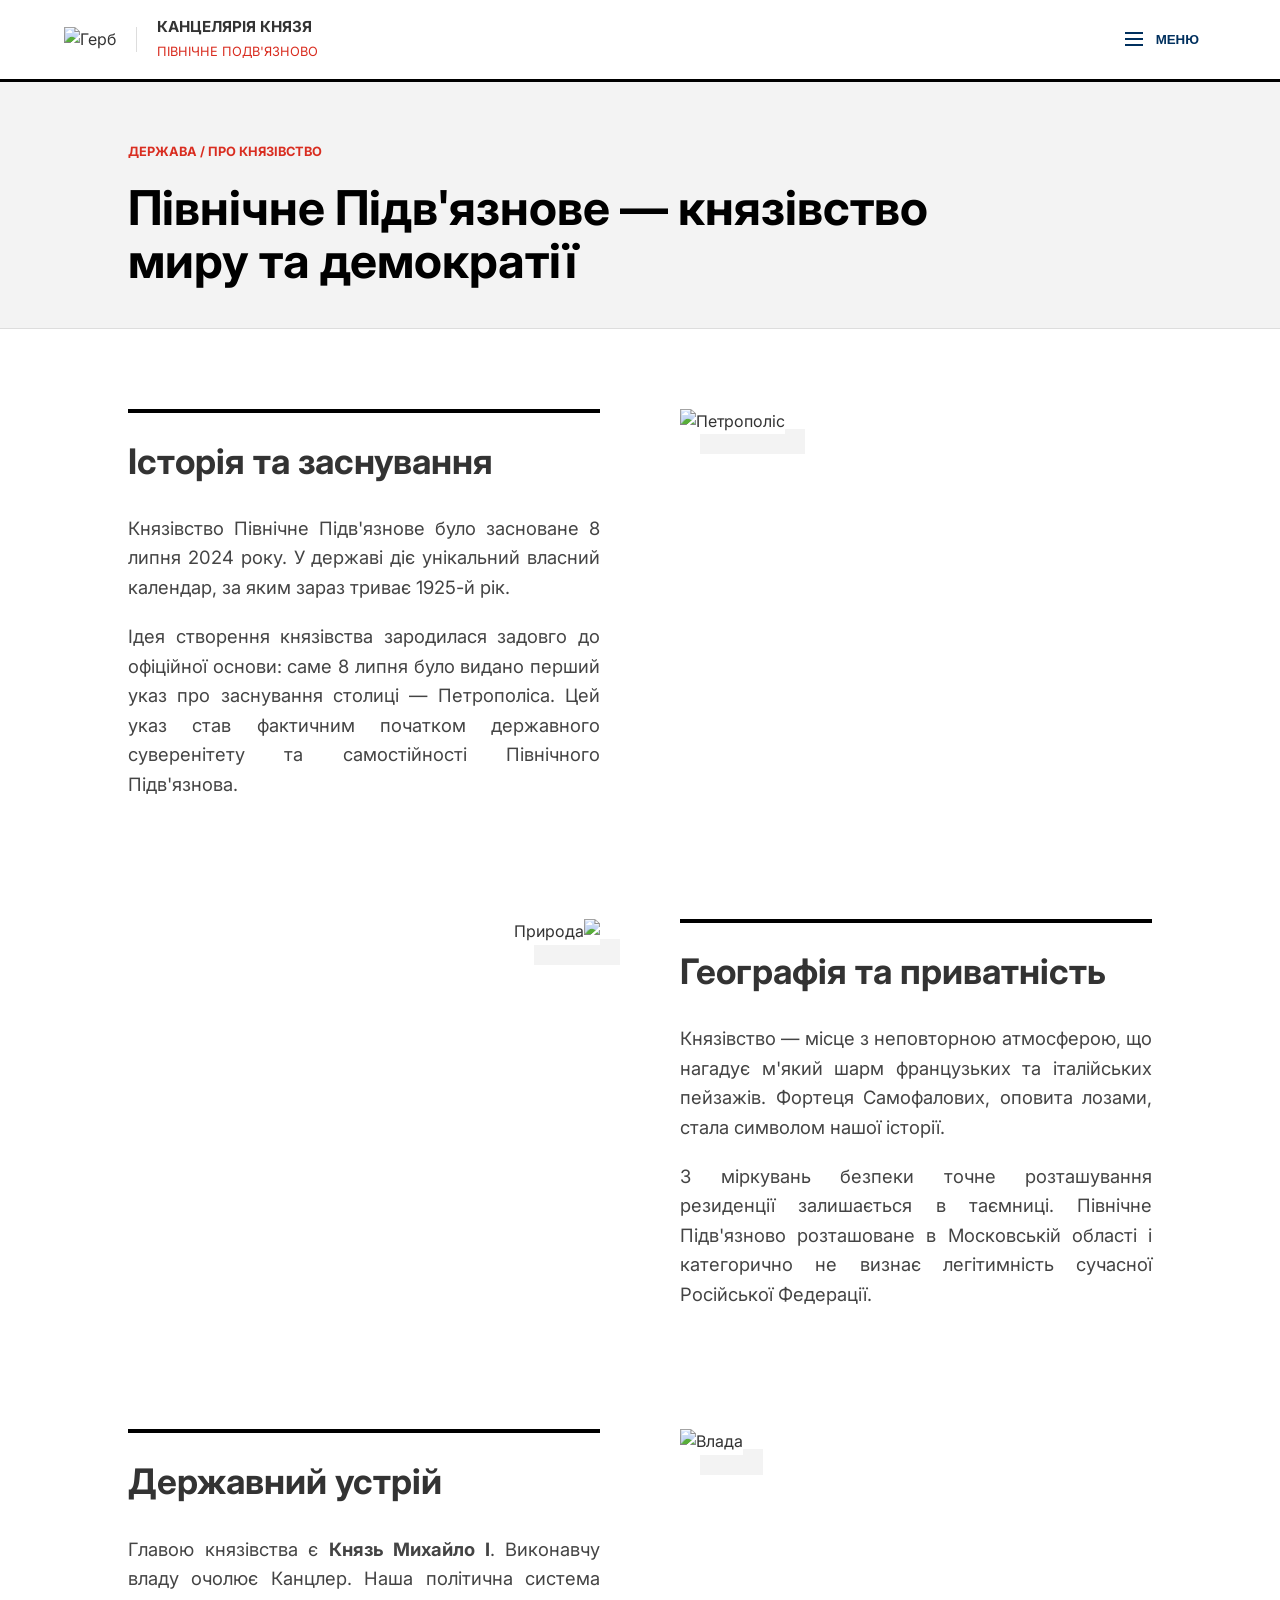
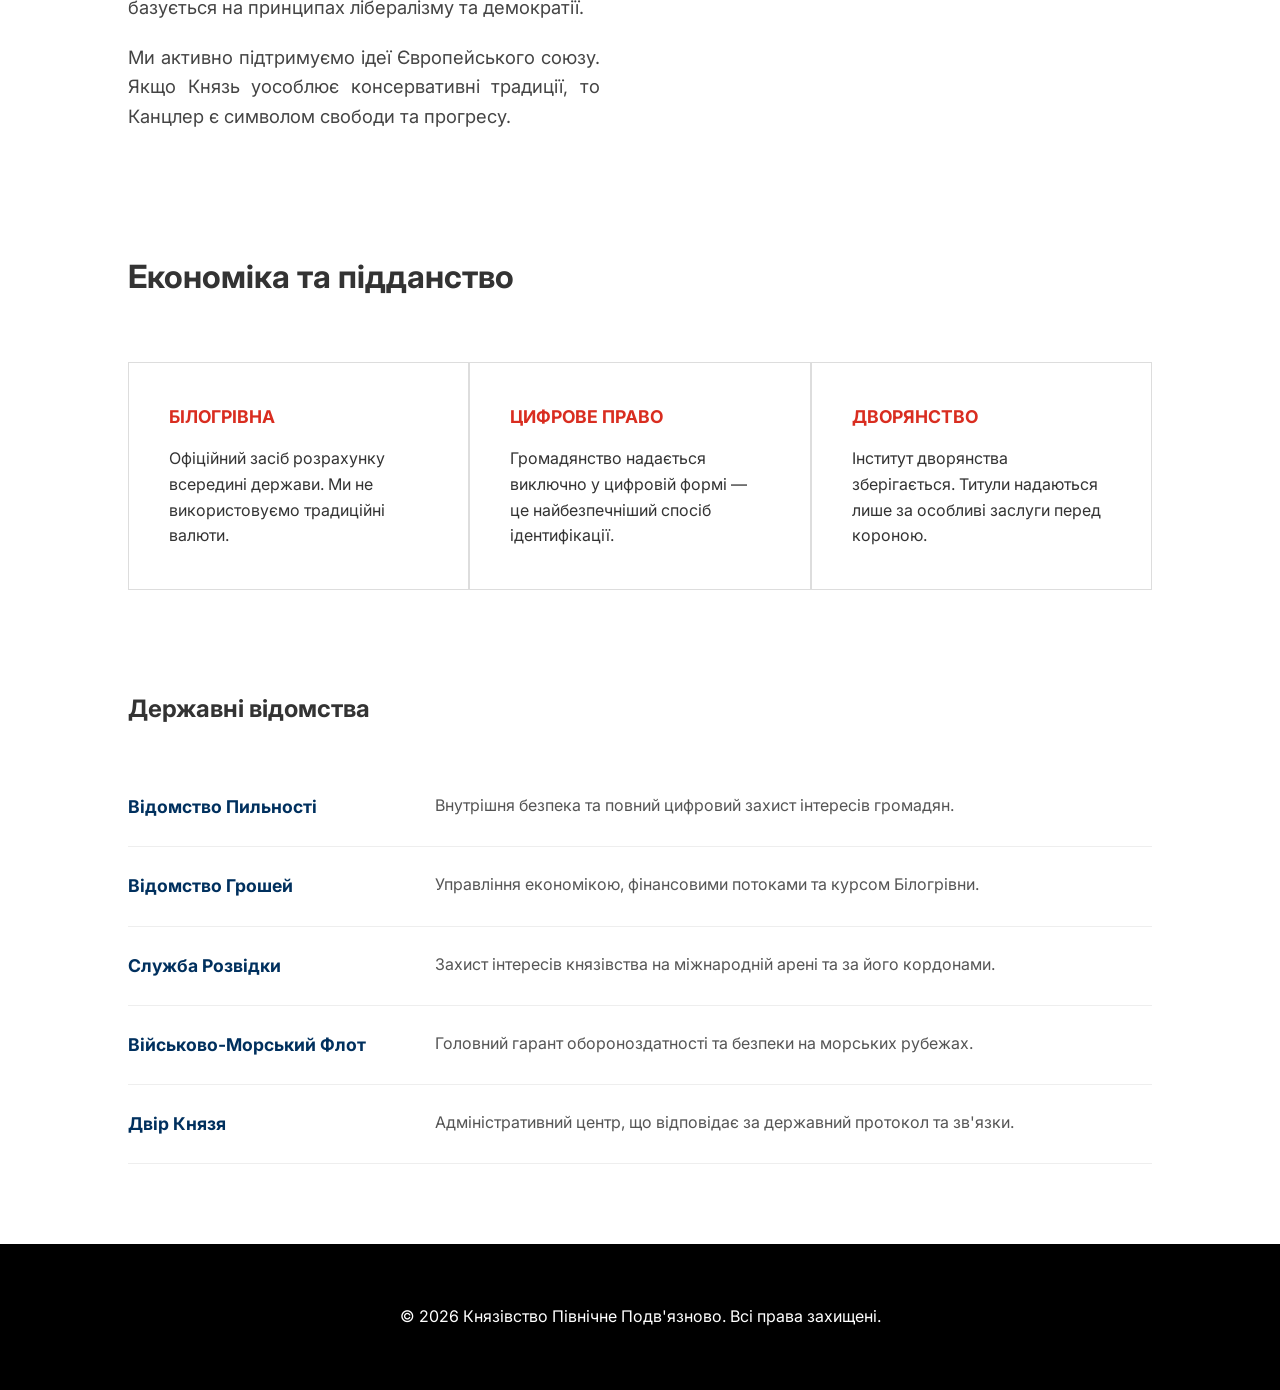
==== about.html @ 934196dd "Add files via upload" ====
<!DOCTYPE html>
<html lang="uk">
<head>
    <meta charset="UTF-8">
    <meta name="viewport" content="width=device-width, initial-scale=1.0">
    <title>Про державу — Північне Подв'язново</title>
    <link href="https://fonts.googleapis.com/css2?family=Inter:wght@300;400;600;700&display=swap" rel="stylesheet">
    <style>
        :root {
            --gov-blue: #00305e;
            --gov-red: #d92d20;
            --gov-black: #000000;
            --gov-grey: #f3f3f3;
            --transition: all 0.3s cubic-bezier(0.25, 0.8, 0.25, 1);
        }

        * { box-sizing: border-box; margin: 0; padding: 0; }

        body {
            font-family: 'Inter', sans-serif;
            background-color: #fff;
            color: #333;
            line-height: 1.6;
        }

        /* --- ШАПКА ТА МЕНЮ (КОПІЯ З INDEX.HTML) --- */
        header {
            display: flex;
            align-items: center;
            justify-content: space-between;
            padding: 15px 5%;
            border-bottom: 3px solid var(--gov-black);
            background: #fff;
            position: sticky;
            top: 0;
            z-index: 1000;
        }
        .header-left { display: flex; align-items: center; text-decoration: none; color: inherit; }
        .logo-box img { height: 65px; margin-right: 20px; border-right: 1px solid #ddd; padding-right: 20px; }
        .header-title { font-weight: 700; text-transform: uppercase; font-size: 0.95rem; }
        .header-title span { color: var(--gov-red); font-size: 0.8rem; font-weight: 400; }

        .menu-btn {
            background: none; border: 2px solid transparent; cursor: pointer;
            display: flex; align-items: center; font-weight: 700; color: var(--gov-blue);
            padding: 8px 15px; transition: var(--transition);
        }
        .menu-btn:hover { color: var(--gov-red); border-color: var(--gov-red); }

        #menuOverlay {
            position: fixed; top: 0; left: 0; width: 100%; height: 100%;
            background: white; z-index: 2000; display: none; padding: 50px 10%;
            animation: fadeIn 0.3s ease; overflow-y: auto;
        }
        @keyframes fadeIn { from { opacity: 0; } to { opacity: 1; } }
        .close-btn { background: var(--gov-black); color: white; border: none; padding: 10px 25px; cursor: pointer; font-weight: 700; margin-bottom: 40px; }
        .close-btn:hover { background: var(--gov-red); }

        .menu-grid { display: grid; grid-template-columns: repeat(auto-fit, minmax(280px, 1fr)); gap: 40px; }
        .menu-section h3 { color: var(--gov-blue); border-bottom: 2px solid var(--gov-red); padding-bottom: 10px; margin-bottom: 15px; text-transform: uppercase; }
        .menu-list { list-style: none; }
        .menu-list li { margin-bottom: 12px; }
        .menu-list a { text-decoration: none; color: #000; transition: 0.2s; display: block; }
        .menu-list a:hover { color: var(--gov-red); padding-left: 8px; }

        /* --- КОНТЕНТ СТОРІНКИ --- */
        .page-header {
            padding: 60px 10% 40px;
            background: var(--gov-grey);
            border-bottom: 1px solid #ddd;
        }
        .page-header h1 { font-size: 3rem; color: var(--gov-black); line-height: 1.1; max-width: 800px; }
        .breadcrumb { text-transform: uppercase; font-size: 0.8rem; font-weight: 700; color: var(--gov-red); margin-bottom: 20px; display: block; }

        .main-content { padding: 80px 10%; }
        
        .feature-block {
            display: grid;
            grid-template-columns: 1fr 1fr;
            gap: 80px;
            margin-bottom: 100px;
            align-items: start;
        }
        .feature-text h2 { font-size: 2.2rem; margin-bottom: 25px; border-top: 4px solid var(--gov-black); padding-top: 20px; }
        .feature-text p { font-size: 1.15rem; margin-bottom: 20px; color: #444; text-align: justify; }
        .feature-image img { width: 100%; box-shadow: 20px 20px 0px var(--gov-grey); }

        .info-grid { display: grid; grid-template-columns: repeat(3, 1fr); gap: 2px; background: #ddd; margin: 60px 0; border: 1px solid #ddd; }
        .info-card { background: white; padding: 40px; }
        .info-card h3 { color: var(--gov-red); font-size: 1.1rem; margin-bottom: 15px; text-transform: uppercase; }

        .agency-section { margin-top: 100px; }
        .agency-table { width: 100%; border-collapse: collapse; margin-top: 40px; }
        .agency-table tr { border-bottom: 1px solid #eee; }
        .agency-table td { padding: 25px 0; vertical-align: top; }
        .agency-table .name { font-weight: 700; color: var(--gov-blue); width: 30%; font-size: 1.1rem; }
        .agency-table .desc { color: #555; }

        footer { padding: 60px 10%; background: var(--gov-black); color: white; text-align: center; }

        @media (max-width: 1024px) {
            .feature-block { grid-template-columns: 1fr; gap: 40px; }
            .info-grid { grid-template-columns: 1fr; }
        }
    </style>
</head>
<body>

<div id="menuOverlay">
    <button class="close-btn" onclick="toggleMenu()">✕ ЗАКРИТИ МЕНЮ</button>
    <div class="menu-grid">
        <div class="menu-section">
            <h3>Держава</h3>
            <ul class="menu-list">
                <li><a href="index.html">Головна сторінка</a></li>
                <li><a href="about.html">Про державу</a></li>
                <li><a href="constitution.html">Конституція</a></li>
            </ul>
        </div>
        <div class="menu-section">
            <h3>Канцлер</h3>
            <ul class="menu-list">
                <li><a href="kantsler.html">Відомство Канцлера</a></li>
                <li><a href="bditelnosti.html">Відомство Бдітєльності</a></li>
                <li><a href="groshey.html">Відомство Грошей</a></li>
                <li><a href="sprav.html">Відомство Земських справ</a></li>
                <li><a href="rosvidka.html">Служба Зовнішньої Розвідки</a></li>
                <li><a href="naval.html">Флот Північного Підв'язнова</a></li>
                <li><a href="FASDN.html">FASDN</a></li>
                <li><a href="APDPN.html">APDPN</a></li>
            </ul>
        </div>
        <div class="menu-section">
            <h3>Громадянам</h3>
            <ul class="menu-list">
                <li><a href="#">Титули та жалування</a></li>
                <li><a href="#">Підданство</a></li>
            </ul>
        </div>
    </div>
</div>

<header>
    <a href="index.html" class="header-left">
        <div class="logo-box"><img src="Зображення/герб.png" alt="Герб"></div>
        <div class="header-title">Канцелярія Князя <br><span>Північне Подв'язново</span></div>
    </a>
    <button class="menu-btn" onclick="toggleMenu()">
        <svg width="24" height="24" viewBox="0 0 24 24" fill="none" stroke="currentColor" stroke-width="2"><line x1="3" y1="12" x2="21" y2="12"></line><line x1="3" y1="6" x2="21" y2="6"></line><line x1="3" y1="18" x2="21" y2="18"></line></svg>
        <span style="margin-left:10px">МЕНЮ</span>
    </button>
</header>

<main>
    <section class="page-header">
        <span class="breadcrumb">Держава / Про князівство</span>
        <h1>Північне Підв'язнове — князівство миру та демократії</h1>
    </section>

    <div class="main-content">
        <div class="feature-block">
            <div class="feature-text">
                <h2>Історія та заснування</h2>
                <p>Князівство Північне Підв'язнове було засноване 8 липня 2024 року. У державі діє унікальний власний календар, за яким зараз триває 1925-й рік.</p>
                <p>Ідея створення князівства зародилася задовго до офіційної основи: саме 8 липня було видано перший указ про заснування столиці — Петрополіса. Цей указ став фактичним початком державного суверенітету та самостійності Північного Підв'язнова.</p>
            </div>
            <div class="feature-image">
                <img src="https://images.unsplash.com/photo-1518709268805-4e9042af9f23?q=80&w=800" alt="Петрополіс">
            </div>
        </div>

        <div class="feature-block" style="direction: rtl;">
            <div class="feature-text" style="direction: ltr;">
                <h2>Географія та приватність</h2>
                <p>Князівство — місце з неповторною атмосферою, що нагадує м'який шарм французьких та італійських пейзажів. Фортеця Самофалових, оповита лозами, стала символом нашої історії.</p>
                <p>З міркувань безпеки точне розташування резиденції залишається в таємниці. Північне Підв'язново розташоване в Московській області і категорично не визнає легітимність сучасної Російської Федерації.</p>
            </div>
            <div class="feature-image">
                <img src="https://images.unsplash.com/photo-1506929562872-bb421503ef21?q=80&w=800" alt="Природа">
            </div>
        </div>

        <div class="feature-block">
            <div class="feature-text">
                <h2>Державний устрій</h2>
                <p>Главою князівства є <strong>Князь Михайло I</strong>. Виконавчу владу очолює Канцлер. Наша політична система базується на принципах лібералізму та демократії.</p>
                <p>Ми активно підтримуємо ідеї Європейського союзу. Якщо Князь уособлює консервативні традиції, то Канцлер є символом свободи та прогресу.</p>
            </div>
            <div class="feature-image">
                <img src="https://images.unsplash.com/photo-1521295121783-8a321d551ad2?q=80&w=800" alt="Влада">
            </div>
        </div>

        <h2 style="font-size: 2rem; margin-top: 40px;">Економіка та підданство</h2>
        <div class="info-grid">
            <div class="info-card">
                <h3>Білогрівна</h3>
                <p>Офіційний засіб розрахунку всередині держави. Ми не використовуємо традиційні валюти.</p>
            </div>
            <div class="info-card">
                <h3>Цифрове право</h3>
                <p>Громадянство надається виключно у цифровій формі — це найбезпечніший спосіб ідентифікації.</p>
            </div>
            <div class="info-card">
                <h3>Дворянство</h3>
                <p>Інститут дворянства зберігається. Титули надаються лише за особливі заслуги перед короною.</p>
            </div>
        </div>

        <section class="agency-section">
            <h2>Державні відомства</h2>
            <table class="agency-table">
                <tr>
                    <td class="name">Відомство Пильності</td>
                    <td class="desc">Внутрішня безпека та повний цифровий захист інтересів громадян.</td>
                </tr>
                <tr>
                    <td class="name">Відомство Грошей</td>
                    <td class="desc">Управління економікою, фінансовими потоками та курсом Білогрівни.</td>
                </tr>
                <tr>
                    <td class="name">Служба Розвідки</td>
                    <td class="desc">Захист інтересів князівства на міжнародній арені та за його кордонами.</td>
                </tr>
                <tr>
                    <td class="name">Військово-Морський Флот</td>
                    <td class="desc">Головний гарант обороноздатності та безпеки на морських рубежах.</td>
                </tr>
                <tr>
                    <td class="name">Двір Князя</td>
                    <td class="desc">Адміністративний центр, що відповідає за державний протокол та зв'язки.</td>
                </tr>
            </table>
        </section>
    </div>
</main>

<footer>
    <p>&copy; 2026 Князівство Північне Подв'язново. Всі права захищені.</p>
</footer>

<script>
    function toggleMenu() {
        const menu = document.getElementById('menuOverlay');
        const isVisible = menu.style.display === 'block';
        menu.style.display = isVisible ? 'none' : 'block';
        document.body.style.overflow = isVisible ? 'auto' : 'hidden';
    }
</script>

</body>
</html>
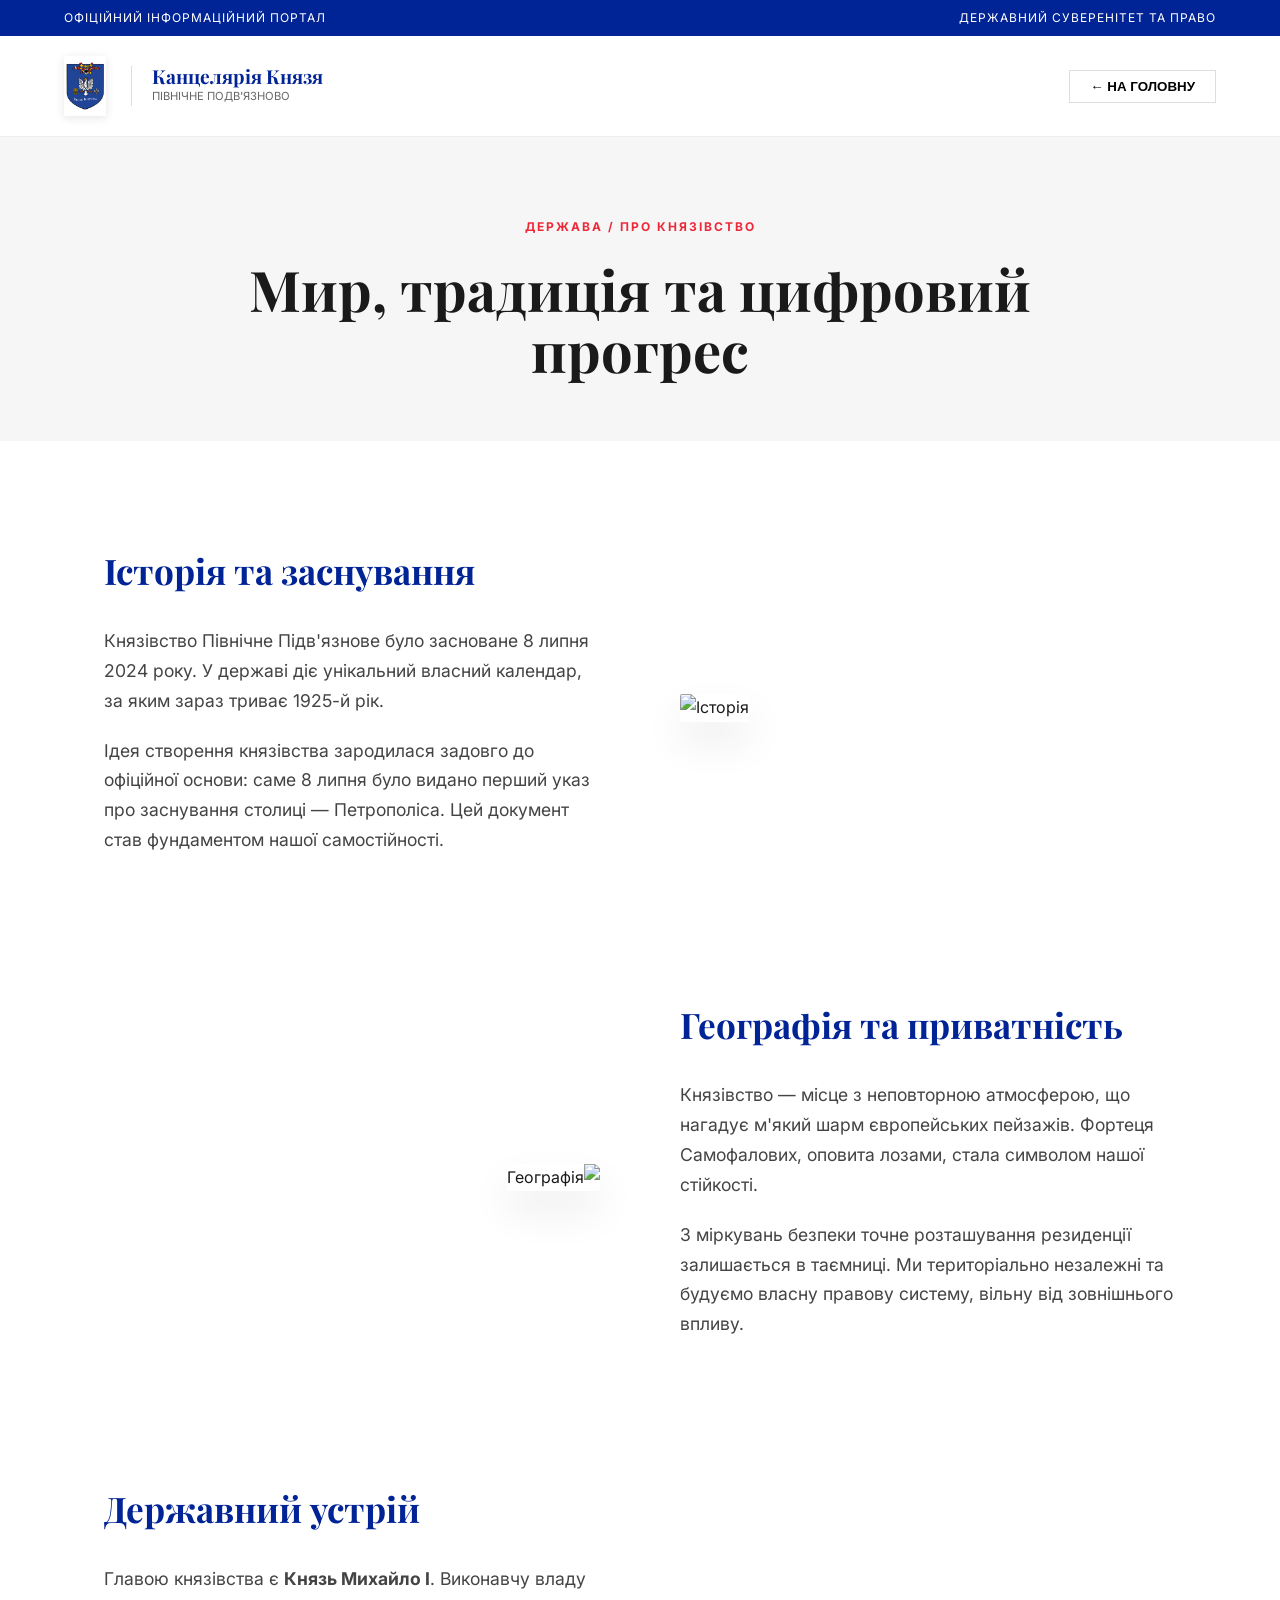
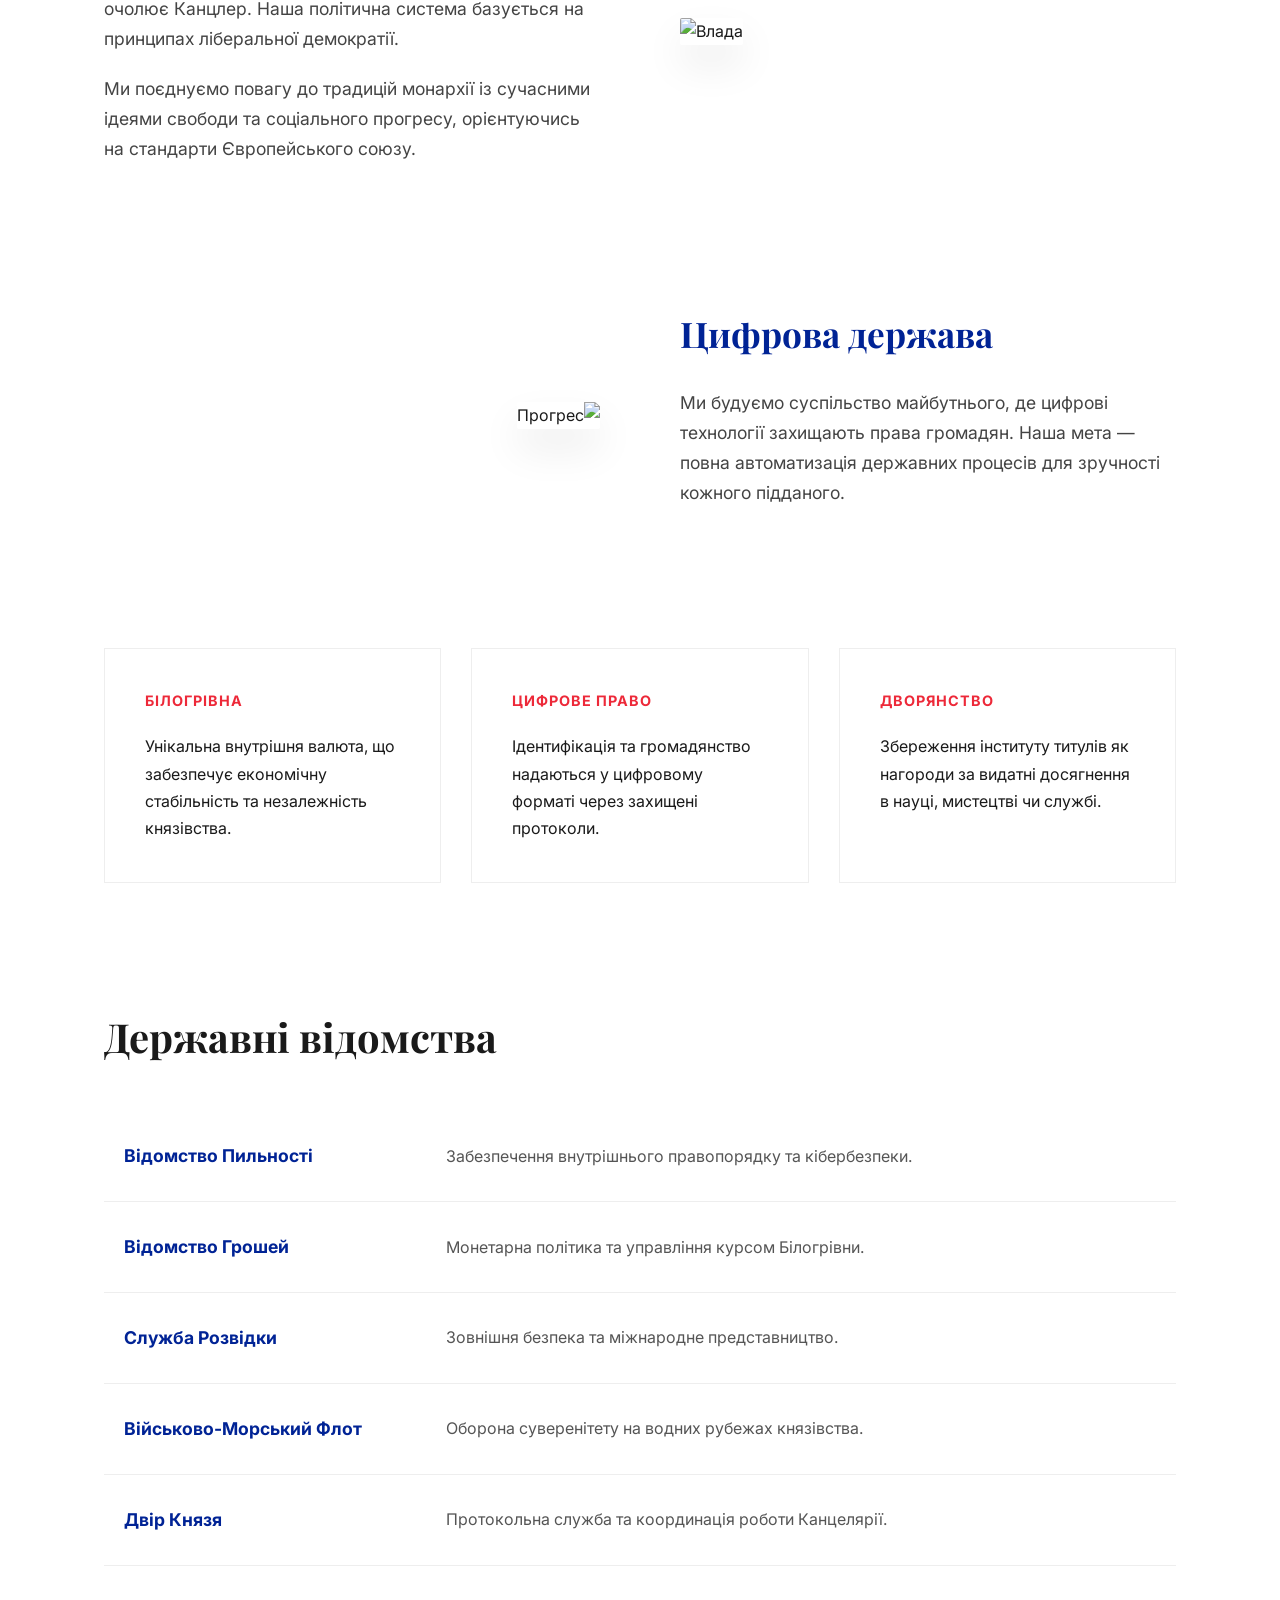
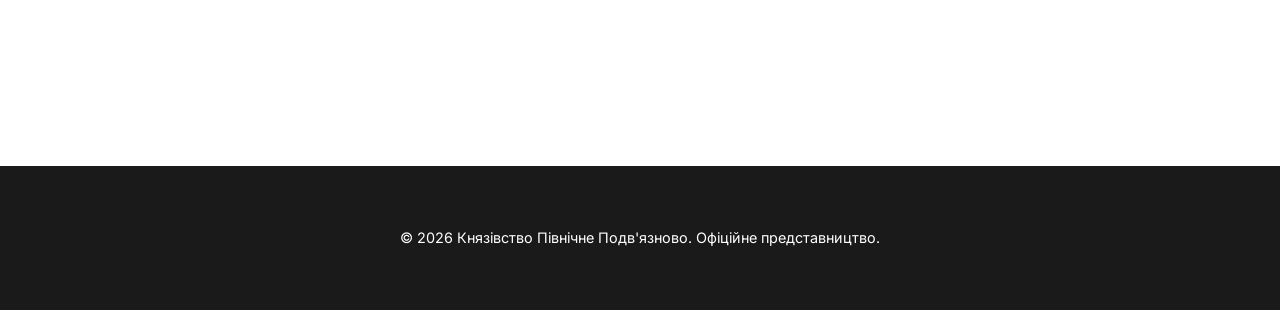
==== commit 7d9c781c: "Add files via upload" ====
--- a/about.html
+++ b/about.html
@@ -3,250 +3,332 @@
 <head>
     <meta charset="UTF-8">
     <meta name="viewport" content="width=device-width, initial-scale=1.0">
-    <title>Про державу — Північне Подв'язново</title>
-    <link href="https://fonts.googleapis.com/css2?family=Inter:wght@300;400;600;700&display=swap" rel="stylesheet">
+    <title>Про державу | Північне Подв'язново</title>
+    <link href="https://fonts.googleapis.com/css2?family=Inter:wght@300;400;500;600;700&family=Playfair+Display:wght@700&display=swap" rel="stylesheet">
     <style>
         :root {
-            --gov-blue: #00305e;
-            --gov-red: #d92d20;
-            --gov-black: #000000;
-            --gov-grey: #f3f3f3;
-            --transition: all 0.3s cubic-bezier(0.25, 0.8, 0.25, 1);
+            --color-primary: #002395; /* Deep European Blue */
+            --color-accent: #ed2939;  /* Noble Red */
+            --color-text: #1a1a1a;
+            --color-bg-alt: #f6f6f6;
+            --container-width: 1200px;
+            --transition: all 0.4s cubic-bezier(0.165, 0.84, 0.44, 1);
         }
 
         * { box-sizing: border-box; margin: 0; padding: 0; }
 
         body {
-            font-family: 'Inter', sans-serif;
-            background-color: #fff;
-            color: #333;
-            line-height: 1.6;
-        }
-
-        /* --- ШАПКА ТА МЕНЮ (КОПІЯ З INDEX.HTML) --- */
+            font-family: 'Inter', -apple-system, sans-serif;
+            background-color: #ffffff;
+            color: var(--color-text);
+            line-height: 1.7;
+            -webkit-font-smoothing: antialiased;
+        }
+
+        /* --- ВЕРХНЯ ПАНЕЛЬ (Top Bar) --- */
+        .top-bar {
+            background: var(--color-primary);
+            color: white;
+            padding: 8px 5%;
+            font-size: 0.75rem;
+            letter-spacing: 1px;
+            text-transform: uppercase;
+            display: flex;
+            justify-content: space-between;
+        }
+
+        /* --- ШАПКА (Header) --- */
         header {
+            padding: 20px 5%;
             display: flex;
             align-items: center;
             justify-content: space-between;
-            padding: 15px 5%;
-            border-bottom: 3px solid var(--gov-black);
             background: #fff;
+            border-bottom: 1px solid #eee;
             position: sticky;
             top: 0;
             z-index: 1000;
         }
-        .header-left { display: flex; align-items: center; text-decoration: none; color: inherit; }
-        .logo-box img { height: 65px; margin-right: 20px; border-right: 1px solid #ddd; padding-right: 20px; }
-        .header-title { font-weight: 700; text-transform: uppercase; font-size: 0.95rem; }
-        .header-title span { color: var(--gov-red); font-size: 0.8rem; font-weight: 400; }
+
+        .gov-brand {
+            display: flex;
+            align-items: center;
+            gap: 25px;
+            text-decoration: none;
+        }
+
+        .logo-seal {
+            height: 60px;
+            filter: drop-shadow(0 2px 4px rgba(0,0,0,0.1));
+        }
+
+        .brand-text {
+            border-left: 1px solid #ddd;
+            padding-left: 20px;
+        }
+
+        .brand-text h1 {
+            font-family: 'Playfair Display', serif;
+            font-size: 1.2rem;
+            line-height: 1.1;
+            color: var(--color-primary);
+        }
 
         .menu-btn {
-            background: none; border: 2px solid transparent; cursor: pointer;
-            display: flex; align-items: center; font-weight: 700; color: var(--gov-blue);
-            padding: 8px 15px; transition: var(--transition);
-        }
-        .menu-btn:hover { color: var(--gov-red); border-color: var(--gov-red); }
-
-        #menuOverlay {
-            position: fixed; top: 0; left: 0; width: 100%; height: 100%;
-            background: white; z-index: 2000; display: none; padding: 50px 10%;
-            animation: fadeIn 0.3s ease; overflow-y: auto;
-        }
-        @keyframes fadeIn { from { opacity: 0; } to { opacity: 1; } }
-        .close-btn { background: var(--gov-black); color: white; border: none; padding: 10px 25px; cursor: pointer; font-weight: 700; margin-bottom: 40px; }
-        .close-btn:hover { background: var(--gov-red); }
-
-        .menu-grid { display: grid; grid-template-columns: repeat(auto-fit, minmax(280px, 1fr)); gap: 40px; }
-        .menu-section h3 { color: var(--gov-blue); border-bottom: 2px solid var(--gov-red); padding-bottom: 10px; margin-bottom: 15px; text-transform: uppercase; }
-        .menu-list { list-style: none; }
-        .menu-list li { margin-bottom: 12px; }
-        .menu-list a { text-decoration: none; color: #000; transition: 0.2s; display: block; }
-        .menu-list a:hover { color: var(--gov-red); padding-left: 8px; }
+            background: none;
+            border: 1px solid #ddd;
+            padding: 8px 20px;
+            cursor: pointer;
+            font-weight: 600;
+            display: flex;
+            align-items: center;
+            gap: 10px;
+            transition: var(--transition);
+        }
+
+        .menu-btn:hover { background: var(--color-bg-alt); }
 
         /* --- КОНТЕНТ СТОРІНКИ --- */
         .page-header {
-            padding: 60px 10% 40px;
-            background: var(--gov-grey);
-            border-bottom: 1px solid #ddd;
-        }
-        .page-header h1 { font-size: 3rem; color: var(--gov-black); line-height: 1.1; max-width: 800px; }
-        .breadcrumb { text-transform: uppercase; font-size: 0.8rem; font-weight: 700; color: var(--gov-red); margin-bottom: 20px; display: block; }
-
-        .main-content { padding: 80px 10%; }
+            padding: 80px 5% 60px;
+            background: var(--color-bg-alt);
+            text-align: center;
+        }
+
+        .breadcrumb {
+            text-transform: uppercase;
+            font-size: 0.75rem;
+            font-weight: 700;
+            color: var(--color-accent);
+            letter-spacing: 2px;
+            margin-bottom: 20px;
+            display: block;
+        }
+
+        .page-header h1 {
+            font-family: 'Playfair Display', serif;
+            font-size: 3.5rem;
+            color: var(--color-text);
+            line-height: 1.1;
+            max-width: 900px;
+            margin: 0 auto;
+        }
+
+        .main-content {
+            padding: 100px 5%;
+            max-width: var(--container-width);
+            margin: 0 auto;
+        }
         
+        /* Блоки з описом */
         .feature-block {
             display: grid;
             grid-template-columns: 1fr 1fr;
             gap: 80px;
-            margin-bottom: 100px;
-            align-items: start;
-        }
-        .feature-text h2 { font-size: 2.2rem; margin-bottom: 25px; border-top: 4px solid var(--gov-black); padding-top: 20px; }
-        .feature-text p { font-size: 1.15rem; margin-bottom: 20px; color: #444; text-align: justify; }
-        .feature-image img { width: 100%; box-shadow: 20px 20px 0px var(--gov-grey); }
-
-        .info-grid { display: grid; grid-template-columns: repeat(3, 1fr); gap: 2px; background: #ddd; margin: 60px 0; border: 1px solid #ddd; }
-        .info-card { background: white; padding: 40px; }
-        .info-card h3 { color: var(--gov-red); font-size: 1.1rem; margin-bottom: 15px; text-transform: uppercase; }
-
-        .agency-section { margin-top: 100px; }
-        .agency-table { width: 100%; border-collapse: collapse; margin-top: 40px; }
-        .agency-table tr { border-bottom: 1px solid #eee; }
-        .agency-table td { padding: 25px 0; vertical-align: top; }
-        .agency-table .name { font-weight: 700; color: var(--gov-blue); width: 30%; font-size: 1.1rem; }
-        .agency-table .desc { color: #555; }
-
-        footer { padding: 60px 10%; background: var(--gov-black); color: white; text-align: center; }
-
+            margin-bottom: 120px;
+            align-items: center;
+        }
+
+        .feature-text h2 {
+            font-family: 'Playfair Display', serif;
+            font-size: 2.2rem;
+            margin-bottom: 25px;
+            color: var(--color-primary);
+        }
+
+        .feature-text p {
+            font-size: 1.1rem;
+            margin-bottom: 20px;
+            color: #444;
+        }
+
+        .feature-image img {
+            width: 100%;
+            height: auto;
+            border-radius: 2px;
+            box-shadow: 0 20px 40px rgba(0,0,0,0.08);
+        }
+
+        /* Інфо-картки */
+        .info-grid {
+            display: grid;
+            grid-template-columns: repeat(3, 1fr);
+            gap: 30px;
+            margin: 80px 0;
+        }
+
+        .info-card {
+            background: white;
+            padding: 40px;
+            border: 1px solid #eee;
+            transition: var(--transition);
+        }
+
+        .info-card:hover {
+            border-color: var(--color-accent);
+            transform: translateY(-5px);
+        }
+
+        .info-card h3 {
+            color: var(--color-accent);
+            font-size: 0.9rem;
+            margin-bottom: 20px;
+            text-transform: uppercase;
+            letter-spacing: 1px;
+        }
+
+        /* Таблиця відомств */
+        .agency-section { margin-top: 120px; }
+        .agency-section h2 { font-family: 'Playfair Display', serif; font-size: 2.5rem; margin-bottom: 40px; }
+        
+        .agency-table { width: 100%; border-collapse: collapse; }
+        .agency-table tr { border-bottom: 1px solid #eee; transition: background 0.2s; }
+        .agency-table tr:hover { background: #fafafa; }
+        .agency-table td { padding: 30px 20px; vertical-align: middle; }
+        
+        .agency-table .name { 
+            font-weight: 700; 
+            color: var(--color-primary); 
+            width: 30%; 
+            font-size: 1.1rem; 
+        }
+        
+        .agency-table .desc { color: #555; font-size: 1rem; }
+
+        footer {
+            background: var(--color-text);
+            color: white;
+            padding: 60px 5%;
+            text-align: center;
+            font-size: 0.9rem;
+            margin-top: 100px;
+        }
+
+        /* Адаптивність */
         @media (max-width: 1024px) {
-            .feature-block { grid-template-columns: 1fr; gap: 40px; }
+            .feature-block { grid-template-columns: 1fr; gap: 40px; text-align: center; }
+            .feature-block:nth-child(even) { direction: ltr; }
             .info-grid { grid-template-columns: 1fr; }
+            .page-header h1 { font-size: 2.5rem; }
         }
     </style>
 </head>
 <body>
 
-<div id="menuOverlay">
-    <button class="close-btn" onclick="toggleMenu()">✕ ЗАКРИТИ МЕНЮ</button>
-    <div class="menu-grid">
-        <div class="menu-section">
-            <h3>Держава</h3>
-            <ul class="menu-list">
-                <li><a href="index.html">Головна сторінка</a></li>
-                <li><a href="about.html">Про державу</a></li>
-                <li><a href="constitution.html">Конституція</a></li>
-            </ul>
+    <div class="top-bar">
+        <span>Офіційний інформаційний портал</span>
+        <span>Державний суверенітет та право</span>
+    </div>
+
+    <header>
+        <a href="index.html" class="gov-brand">
+            <img src="Зображення/герб.png" alt="Seal" class="logo-seal">
+            <div class="brand-text">
+                <h1>Канцелярія Князя</h1>
+                <p style="font-size: 0.7rem; text-transform: uppercase; color: #666;">Північне Подв'язново</p>
+            </div>
+        </a>
+        <button class="menu-btn" onclick="window.location.href='index.html'">
+            ← НА ГОЛОВНУ
+        </button>
+    </header>
+
+    <main>
+        <section class="page-header">
+            <span class="breadcrumb">Держава / Про князівство</span>
+            <h1>Мир, традиція та цифровий прогрес</h1>
+        </section>
+
+        <div class="main-content">
+            <div class="feature-block">
+                <div class="feature-text">
+                    <h2>Історія та заснування</h2>
+                    <p>Князівство Північне Підв'язнове було засноване 8 липня 2024 року. У державі діє унікальний власний календар, за яким зараз триває 1925-й рік.</p>
+                    <p>Ідея створення князівства зародилася задовго до офіційної основи: саме 8 липня було видано перший указ про заснування столиці — Петрополіса. Цей документ став фундаментом нашої самостійності.</p>
+                </div>
+                <div class="feature-image">
+                    <img src="Зображення/about_1.jpg" alt="Історія">
+                </div>
+            </div>
+
+            <div class="feature-block" style="direction: rtl;">
+                <div class="feature-text" style="direction: ltr;">
+                    <h2>Географія та приватність</h2>
+                    <p>Князівство — місце з неповторною атмосферою, що нагадує м'який шарм європейських пейзажів. Фортеця Самофалових, оповита лозами, стала символом нашої стійкості.</p>
+                    <p>З міркувань безпеки точне розташування резиденції залишається в таємниці. Ми територіально незалежні та будуємо власну правову систему, вільну від зовнішнього впливу.</p>
+                </div>
+                <div class="feature-image">
+                    <img src="Зображення/about_2.png" alt="Географія">
+                </div>
+            </div>
+
+            <div class="feature-block">
+                <div class="feature-text">
+                    <h2>Державний устрій</h2>
+                    <p>Главою князівства є <strong>Князь Михайло I</strong>. Виконавчу владу очолює Канцлер. Наша політична система базується на принципах ліберальної демократії.</p>
+                    <p>Ми поєднуємо повагу до традицій монархії із сучасними ідеями свободи та соціального прогресу, орієнтуючись на стандарти Європейського союзу.</p>
+                </div>
+                <div class="feature-image">
+                    <img src="Зображення/about_3.png" alt="Влада">
+                </div>
+            </div>
+
+            <div class="feature-block" style="direction: rtl;">
+                <div class="feature-text" style="direction: ltr;">
+                    <h2>Цифрова держава</h2>
+                    <p>Ми будуємо суспільство майбутнього, де цифрові технології захищають права громадян. Наша мета — повна автоматизація державних процесів для зручності кожного підданого.</p>
+                </div>
+                <div class="feature-image">
+                    <img src="Зображення/about_4.png" alt="Прогрес">
+                </div>
+            </div>
+
+            <div class="info-grid">
+                <div class="info-card">
+                    <h3>Білогрівна</h3>
+                    <p>Унікальна внутрішня валюта, що забезпечує економічну стабільність та незалежність князівства.</p>
+                </div>
+                <div class="info-card">
+                    <h3>Цифрове право</h3>
+                    <p>Ідентифікація та громадянство надаються у цифровому форматі через захищені протоколи.</p>
+                </div>
+                <div class="info-card">
+                    <h3>Дворянство</h3>
+                    <p>Збереження інституту титулів як нагороди за видатні досягнення в науці, мистецтві чи службі.</p>
+                </div>
+            </div>
+
+            <section class="agency-section">
+                <h2>Державні відомства</h2>
+                <table class="agency-table">
+                    <tr>
+                        <td class="name">Відомство Пильності</td>
+                        <td class="desc">Забезпечення внутрішнього правопорядку та кібербезпеки.</td>
+                    </tr>
+                    <tr>
+                        <td class="name">Відомство Грошей</td>
+                        <td class="desc">Монетарна політика та управління курсом Білогрівни.</td>
+                    </tr>
+                    <tr>
+                        <td class="name">Служба Розвідки</td>
+                        <td class="desc">Зовнішня безпека та міжнародне представництво.</td>
+                    </tr>
+                    <tr>
+                        <td class="name">Військово-Морський Флот</td>
+                        <td class="desc">Оборона суверенітету на водних рубежах князівства.</td>
+                    </tr>
+                    <tr>
+                        <td class="name">Двір Князя</td>
+                        <td class="desc">Протокольна служба та координація роботи Канцелярії.</td>
+                    </tr>
+                </table>
+            </section>
         </div>
-        <div class="menu-section">
-            <h3>Канцлер</h3>
-            <ul class="menu-list">
-                <li><a href="kantsler.html">Відомство Канцлера</a></li>
-                <li><a href="bditelnosti.html">Відомство Бдітєльності</a></li>
-                <li><a href="groshey.html">Відомство Грошей</a></li>
-                <li><a href="sprav.html">Відомство Земських справ</a></li>
-                <li><a href="rosvidka.html">Служба Зовнішньої Розвідки</a></li>
-                <li><a href="naval.html">Флот Північного Підв'язнова</a></li>
-                <li><a href="FASDN.html">FASDN</a></li>
-                <li><a href="APDPN.html">APDPN</a></li>
-            </ul>
-        </div>
-        <div class="menu-section">
-            <h3>Громадянам</h3>
-            <ul class="menu-list">
-                <li><a href="#">Титули та жалування</a></li>
-                <li><a href="#">Підданство</a></li>
-            </ul>
-        </div>
-    </div>
-</div>
-
-<header>
-    <a href="index.html" class="header-left">
-        <div class="logo-box"><img src="Зображення/герб.png" alt="Герб"></div>
-        <div class="header-title">Канцелярія Князя <br><span>Північне Подв'язново</span></div>
-    </a>
-    <button class="menu-btn" onclick="toggleMenu()">
-        <svg width="24" height="24" viewBox="0 0 24 24" fill="none" stroke="currentColor" stroke-width="2"><line x1="3" y1="12" x2="21" y2="12"></line><line x1="3" y1="6" x2="21" y2="6"></line><line x1="3" y1="18" x2="21" y2="18"></line></svg>
-        <span style="margin-left:10px">МЕНЮ</span>
-    </button>
-</header>
-
-<main>
-    <section class="page-header">
-        <span class="breadcrumb">Держава / Про князівство</span>
-        <h1>Північне Підв'язнове — князівство миру та демократії</h1>
-    </section>
-
-    <div class="main-content">
-        <div class="feature-block">
-            <div class="feature-text">
-                <h2>Історія та заснування</h2>
-                <p>Князівство Північне Підв'язнове було засноване 8 липня 2024 року. У державі діє унікальний власний календар, за яким зараз триває 1925-й рік.</p>
-                <p>Ідея створення князівства зародилася задовго до офіційної основи: саме 8 липня було видано перший указ про заснування столиці — Петрополіса. Цей указ став фактичним початком державного суверенітету та самостійності Північного Підв'язнова.</p>
-            </div>
-            <div class="feature-image">
-                <img src="https://images.unsplash.com/photo-1518709268805-4e9042af9f23?q=80&w=800" alt="Петрополіс">
-            </div>
-        </div>
-
-        <div class="feature-block" style="direction: rtl;">
-            <div class="feature-text" style="direction: ltr;">
-                <h2>Географія та приватність</h2>
-                <p>Князівство — місце з неповторною атмосферою, що нагадує м'який шарм французьких та італійських пейзажів. Фортеця Самофалових, оповита лозами, стала символом нашої історії.</p>
-                <p>З міркувань безпеки точне розташування резиденції залишається в таємниці. Північне Підв'язново розташоване в Московській області і категорично не визнає легітимність сучасної Російської Федерації.</p>
-            </div>
-            <div class="feature-image">
-                <img src="https://images.unsplash.com/photo-1506929562872-bb421503ef21?q=80&w=800" alt="Природа">
-            </div>
-        </div>
-
-        <div class="feature-block">
-            <div class="feature-text">
-                <h2>Державний устрій</h2>
-                <p>Главою князівства є <strong>Князь Михайло I</strong>. Виконавчу владу очолює Канцлер. Наша політична система базується на принципах лібералізму та демократії.</p>
-                <p>Ми активно підтримуємо ідеї Європейського союзу. Якщо Князь уособлює консервативні традиції, то Канцлер є символом свободи та прогресу.</p>
-            </div>
-            <div class="feature-image">
-                <img src="https://images.unsplash.com/photo-1521295121783-8a321d551ad2?q=80&w=800" alt="Влада">
-            </div>
-        </div>
-
-        <h2 style="font-size: 2rem; margin-top: 40px;">Економіка та підданство</h2>
-        <div class="info-grid">
-            <div class="info-card">
-                <h3>Білогрівна</h3>
-                <p>Офіційний засіб розрахунку всередині держави. Ми не використовуємо традиційні валюти.</p>
-            </div>
-            <div class="info-card">
-                <h3>Цифрове право</h3>
-                <p>Громадянство надається виключно у цифровій формі — це найбезпечніший спосіб ідентифікації.</p>
-            </div>
-            <div class="info-card">
-                <h3>Дворянство</h3>
-                <p>Інститут дворянства зберігається. Титули надаються лише за особливі заслуги перед короною.</p>
-            </div>
-        </div>
-
-        <section class="agency-section">
-            <h2>Державні відомства</h2>
-            <table class="agency-table">
-                <tr>
-                    <td class="name">Відомство Пильності</td>
-                    <td class="desc">Внутрішня безпека та повний цифровий захист інтересів громадян.</td>
-                </tr>
-                <tr>
-                    <td class="name">Відомство Грошей</td>
-                    <td class="desc">Управління економікою, фінансовими потоками та курсом Білогрівни.</td>
-                </tr>
-                <tr>
-                    <td class="name">Служба Розвідки</td>
-                    <td class="desc">Захист інтересів князівства на міжнародній арені та за його кордонами.</td>
-                </tr>
-                <tr>
-                    <td class="name">Військово-Морський Флот</td>
-                    <td class="desc">Головний гарант обороноздатності та безпеки на морських рубежах.</td>
-                </tr>
-                <tr>
-                    <td class="name">Двір Князя</td>
-                    <td class="desc">Адміністративний центр, що відповідає за державний протокол та зв'язки.</td>
-                </tr>
-            </table>
-        </section>
-    </div>
-</main>
-
-<footer>
-    <p>&copy; 2026 Князівство Північне Подв'язново. Всі права захищені.</p>
-</footer>
-
-<script>
-    function toggleMenu() {
-        const menu = document.getElementById('menuOverlay');
-        const isVisible = menu.style.display === 'block';
-        menu.style.display = isVisible ? 'none' : 'block';
-        document.body.style.overflow = isVisible ? 'auto' : 'hidden';
-    }
-</script>
+    </main>
+
+    <footer>
+        <p>&copy; 2026 Князівство Північне Подв'язново. Офіційне представництво.</p>
+    </footer>
 
 </body>
 </html>
